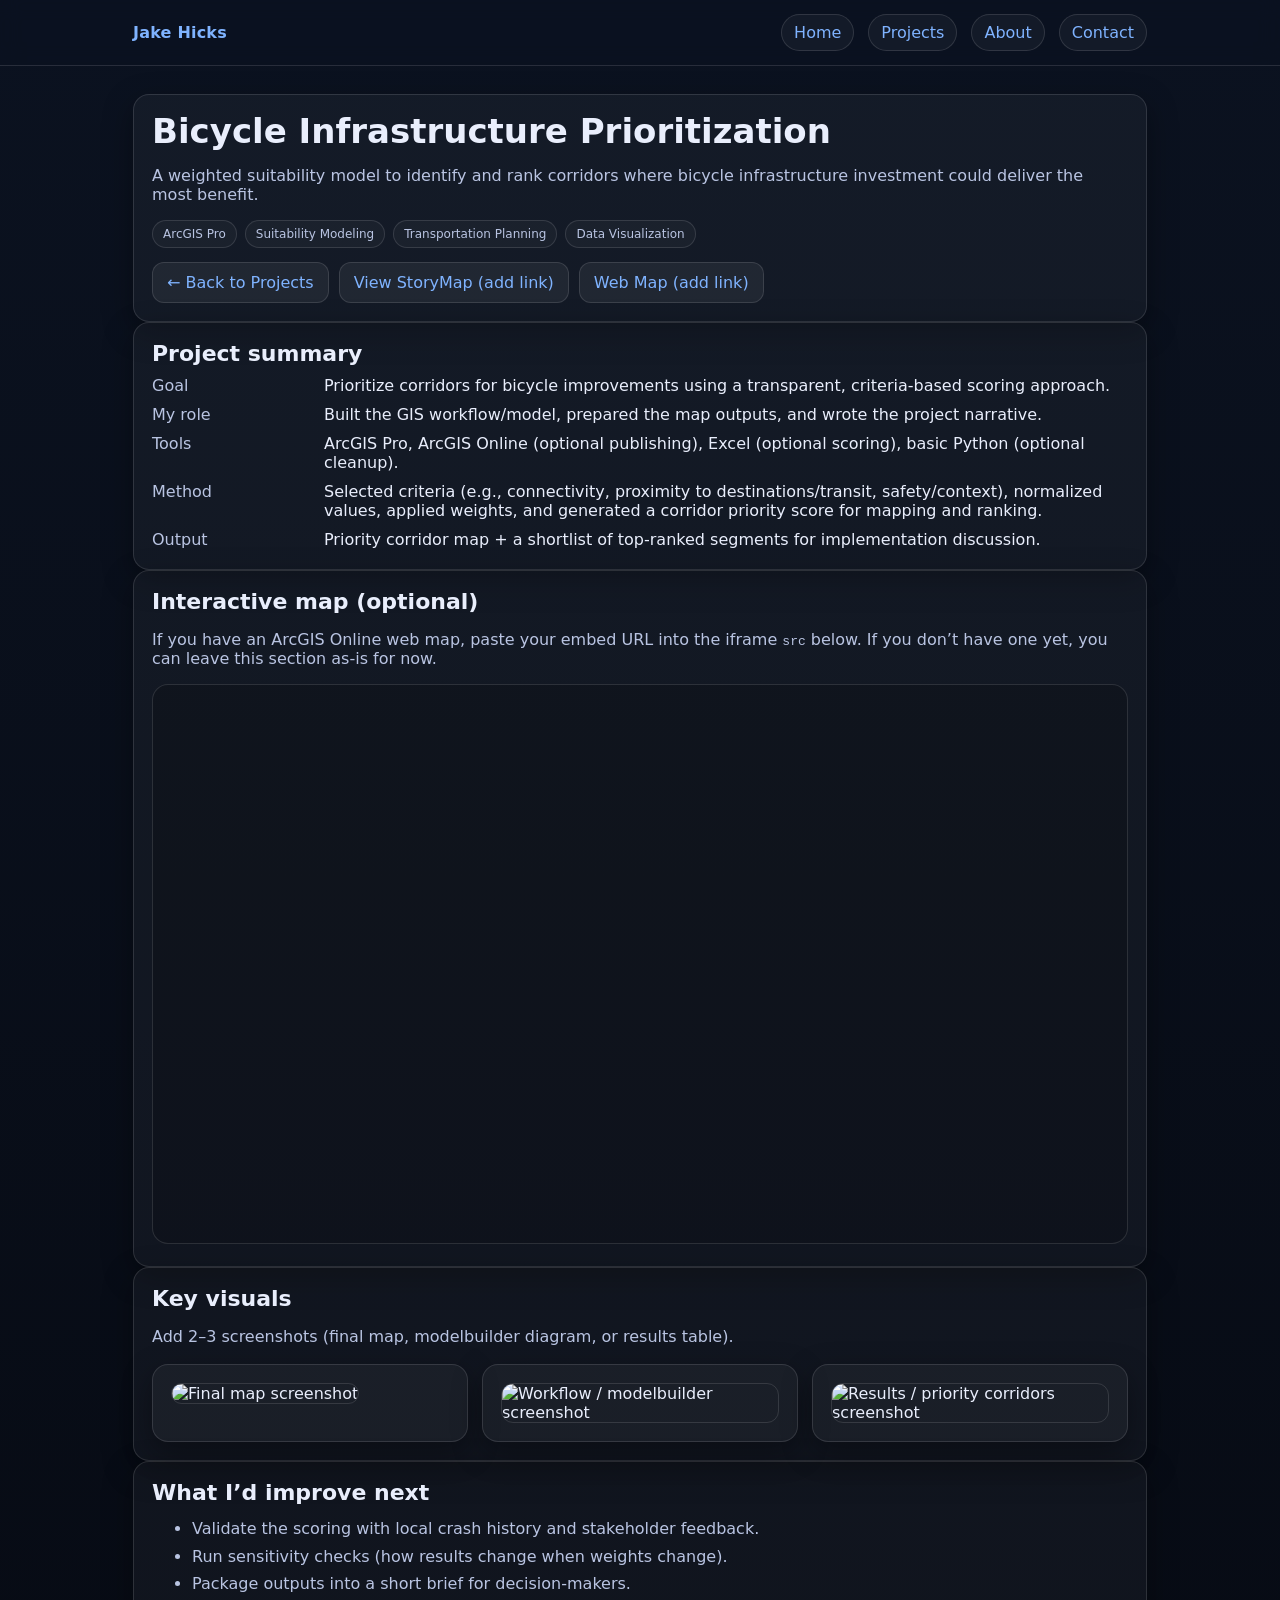
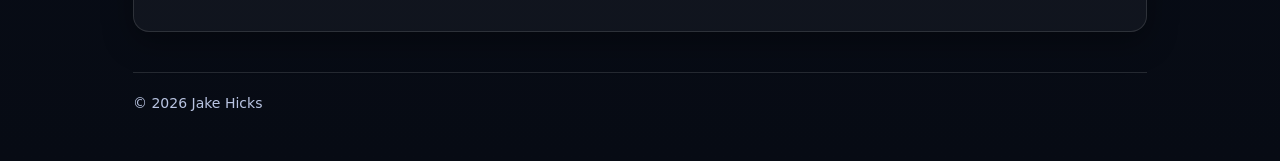
==== projects/project-1.html @ dbadf823 "Update project-1.html Add StoryMap link and embed" ====
<!doctype html>
<html lang="en">
<head>
  <meta charset="utf-8" />
  <meta name="viewport" content="width=device-width,initial-scale=1" />
  <title>Bicycle Infrastructure Prioritization | Jake Hicks</title>
  <link rel="stylesheet" href="/assets/css/style.css" />
  <meta name="description" content="Bicycle infrastructure prioritization using a weighted suitability model to rank corridors for investment." />
</head>
<body>

<header class="nav">
  <div class="nav-inner">
    <div class="brand"><a href="/">Jake Hicks</a></div>
    <nav class="navlinks">
      <a class="pill" href="/">Home</a>
      <a class="pill" href="/projects/">Projects</a>
      <a class="pill" href="/about/">About</a>
      <a class="pill" href="/contact/">Contact</a>
    </nav>
  </div>
</header>

<main class="container">

  <section class="card">
    <h1 class="h1" style="font-size:34px;">Bicycle Infrastructure Prioritization</h1>
    <p class="muted">
      A weighted suitability model to identify and rank corridors where bicycle infrastructure investment could deliver the most benefit.
    </p>

    <div class="tags">
      <span class="tag">ArcGIS Pro</span>
      <span class="tag">Suitability Modeling</span>
      <span class="tag">Transportation Planning</span>
      <span class="tag">Data Visualization</span>
    </div>

    <div class="btnrow">
      <a class="btn" href="/projects/">← Back to Projects</a>
      <a class="btn" href=""https://storymaps.arcgis.com/stories/db59bcb095674b4383bceeb95cd4045c"" target="_blank" rel="noopener">View StoryMap (add link)</a>
      <a class="btn" href="#" target="_blank" rel="noopener">Web Map (add link)</a>
    </div>
  </section>

  <section class="card">
    <h2 class="h2">Project summary</h2>

    <div class="kv"><div>Goal</div>
      <div>Prioritize corridors for bicycle improvements using a transparent, criteria-based scoring approach.</div>
    </div>

    <div class="kv"><div>My role</div>
      <div>Built the GIS workflow/model, prepared the map outputs, and wrote the project narrative.</div>
    </div>

    <div class="kv"><div>Tools</div>
      <div>ArcGIS Pro, ArcGIS Online (optional publishing), Excel (optional scoring), basic Python (optional cleanup).</div>
    </div>

    <div class="kv"><div>Method</div>
      <div>
        Selected criteria (e.g., connectivity, proximity to destinations/transit, safety/context), normalized values, applied weights,
        and generated a corridor priority score for mapping and ranking.
      </div>
    </div>

    <div class="kv"><div>Output</div>
      <div>Priority corridor map + a shortlist of top-ranked segments for implementation discussion.</div>
    </div>
  </section>

  <section class="card">
    <h2 class="h2">Interactive map (optional)</h2>
    <p class="muted">
      If you have an ArcGIS Online web map, paste your embed URL into the iframe <code>src</code> below.
      If you don’t have one yet, you can leave this section as-is for now.
    </p>

    <!-- Replace the src with your ArcGIS embed URL -->
    <iframe class="embed" src="https://storymaps.arcgis.com/stories/db59bcb095674b4383bceeb95cd4045c?embed=true" allowfullscreen allow="geolocation"></iframe>
  </section>

  <section class="card">
    <h2 class="h2">Key visuals</h2>
    <p class="muted">Add 2–3 screenshots (final map, modelbuilder diagram, or results table).</p>

    <div class="grid">
      <div class="card">
        <img src="/assets/img/project-placeholder.jpg" alt="Final map screenshot" style="width:100%; border-radius:12px; border:1px solid var(--border);" />
      </div>
      <div class="card">
        <img src="/assets/img/project-placeholder.jpg" alt="Workflow / modelbuilder screenshot" style="width:100%; border-radius:12px; border:1px solid var(--border);" />
      </div>
      <div class="card">
        <img src="/assets/img/project-placeholder.jpg" alt="Results / priority corridors screenshot" style="width:100%; border-radius:12px; border:1px solid var(--border);" />
      </div>
    </div>
  </section>

  <section class="card">
    <h2 class="h2">What I’d improve next</h2>
    <ul class="muted" style="line-height:1.7; margin-top:10px;">
      <li>Validate the scoring with local crash history and stakeholder feedback.</li>
      <li>Run sensitivity checks (how results change when weights change).</li>
      <li>Package outputs into a short brief for decision-makers.</li>
    </ul>
  </section>

  <footer class="footer">
    © <span id="y"></span> Jake Hicks
  </footer>

</main>

<script>
  document.getElementById("y").textContent = new Date().getFullYear();
</script>
</body>
</html>
---- assets/css/style.css ----
:root{
  --bg:#0b1220;
  --panel:#101a33;
  --text:#e9eefc;
  --muted:#b9c4e2;
  --link:#7fb3ff;
  --border: rgba(255,255,255,.12);
  --shadow: 0 10px 30px rgba(0,0,0,.35);
  --radius: 16px;
  --max: 1050px;
}
*{ box-sizing:border-box; }
html,body{ margin:0; padding:0; font-family: system-ui, -apple-system, Segoe UI, Roboto, Arial, sans-serif; background:linear-gradient(180deg, var(--bg), #070b14); color:var(--text); }
a{ color:var(--link); text-decoration:none; }
a:hover{ text-decoration:underline; }
.container{ max-width:var(--max); margin:0 auto; padding:28px 18px; }
.nav{ position:sticky; top:0; z-index:50; backdrop-filter: blur(10px); background: rgba(11,18,32,.75); border-bottom: 1px solid var(--border); }
.nav-inner{ max-width:var(--max); margin:0 auto; padding:14px 18px; display:flex; align-items:center; justify-content:space-between; gap:14px; }
.brand{ font-weight:700; letter-spacing:.2px; }
.navlinks{ display:flex; gap:14px; flex-wrap:wrap; }
.pill{ display:inline-flex; align-items:center; justify-content:center; padding:8px 12px; border:1px solid var(--border); border-radius:999px; background: rgba(255,255,255,.04); }
.pill:hover{ background: rgba(255,255,255,.07); text-decoration:none; }
.hero{ padding:34px 0 14px; display:grid; grid-template-columns: 1.2fr .8fr; gap:18px; }
@media (max-width:860px){ .hero{ grid-template-columns:1fr; } }
.card{ background: rgba(255,255,255,.04); border:1px solid var(--border); border-radius: var(--radius); box-shadow: var(--shadow); padding:18px; }
.h1{ font-size:38px; line-height:1.1; margin:0 0 10px; }
.h2{ font-size:22px; margin:0 0 8px; }
.muted{ color:var(--muted); }
.btnrow{ display:flex; gap:10px; flex-wrap:wrap; margin-top:14px; }
.btn{ display:inline-flex; gap:8px; align-items:center; padding:10px 14px; border-radius: 12px; border:1px solid var(--border); background: rgba(255,255,255,.06); }
.btn:hover{ background: rgba(255,255,255,.09); text-decoration:none; }
.grid{ margin-top:18px; display:grid; grid-template-columns: repeat(3, 1fr); gap:14px; }
@media (max-width:980px){ .grid{ grid-template-columns: repeat(2, 1fr); } }
@media (max-width:640px){ .grid{ grid-template-columns: 1fr; } }
.project-card img{ width:100%; height:160px; object-fit:cover; border-radius: 12px; border:1px solid var(--border); margin-bottom:10px; }
.tags{ display:flex; flex-wrap:wrap; gap:8px; margin-top:10px; }
.tag{ font-size:12px; color:var(--muted); border:1px solid var(--border); padding:6px 10px; border-radius:999px; background: rgba(255,255,255,.03); }
.footer{ margin-top:40px; padding:22px 0; border-top:1px solid var(--border); color:var(--muted); font-size:14px; }
.kv{ display:grid; grid-template-columns: 160px 1fr; gap:12px; margin:10px 0 2px; }
@media (max-width:640px){ .kv{ grid-template-columns:1fr; } }
.kv div:first-child{ color:var(--muted); }
.embed{ width:100%; height: 560px; border:1px solid var(--border); border-radius: var(--radius); overflow:hidden; background: rgba(0,0,0,.15); }
.small-embed{ height: 460px; }
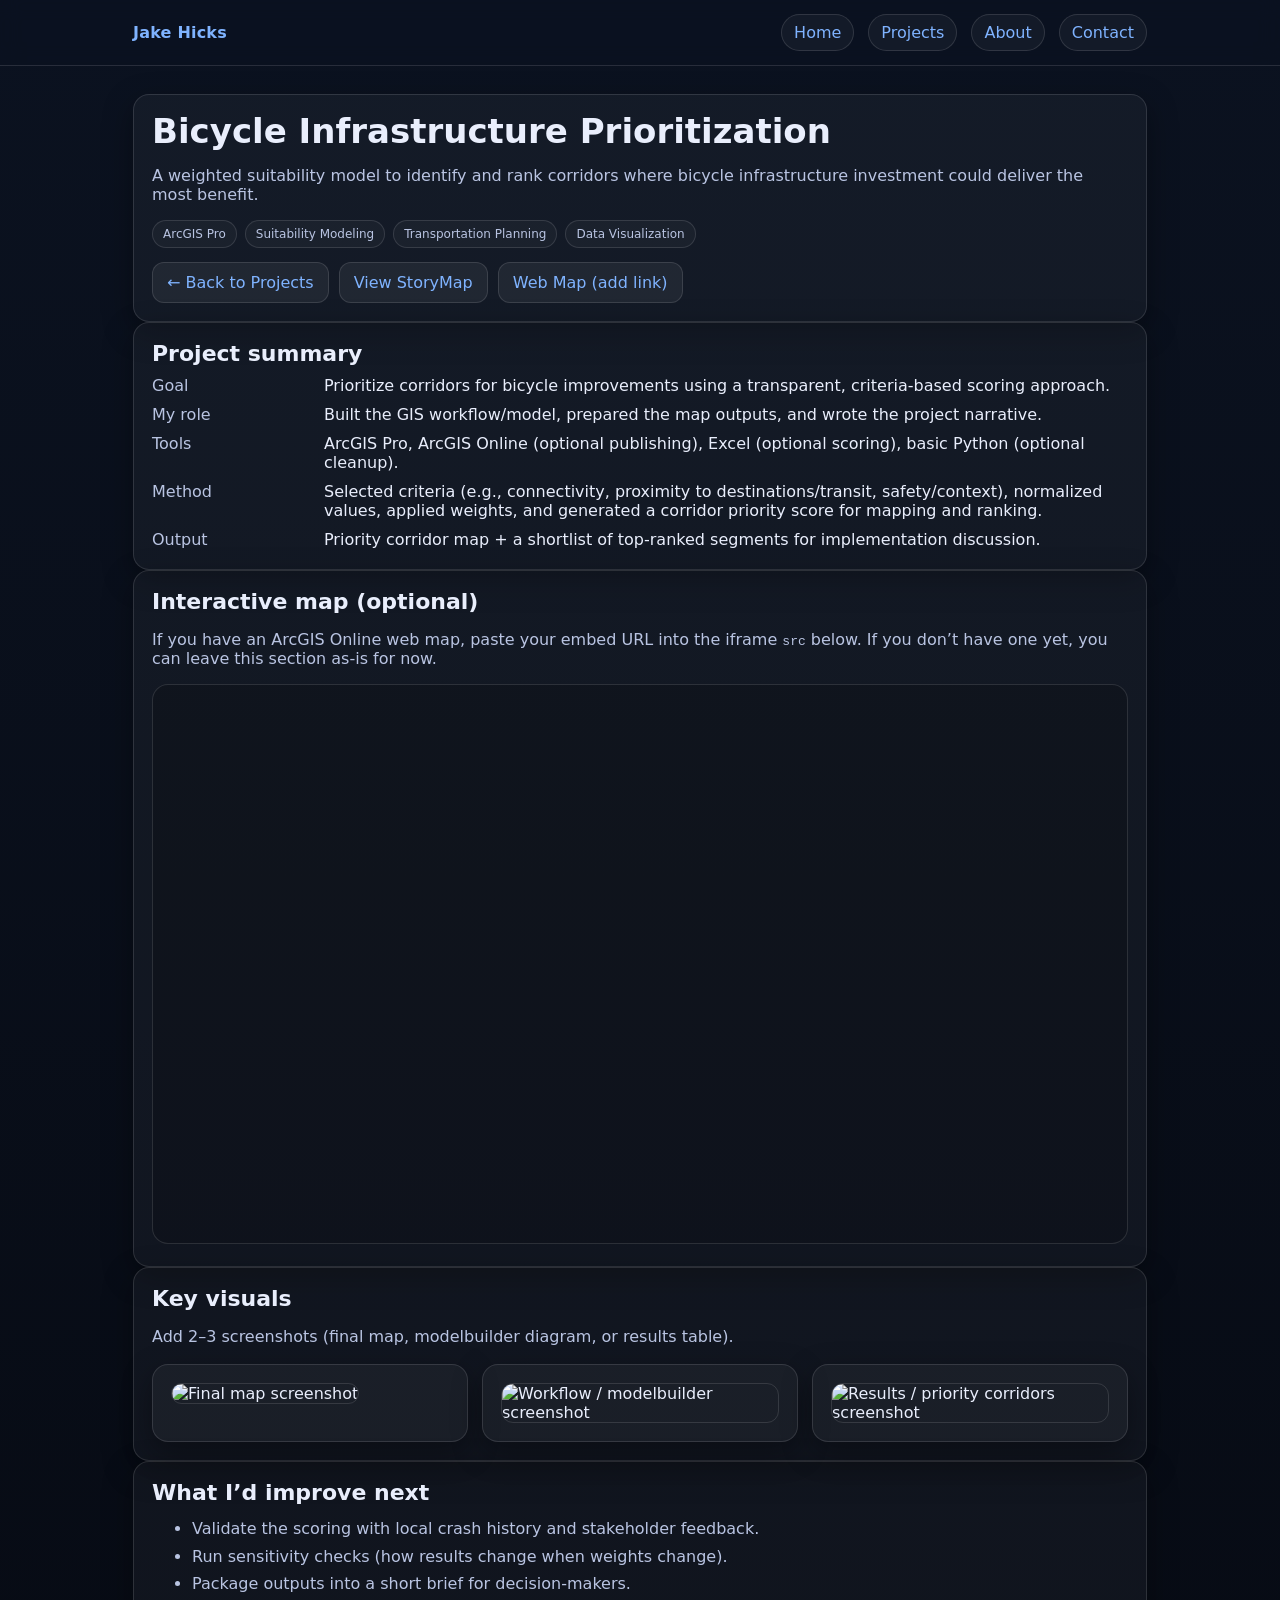
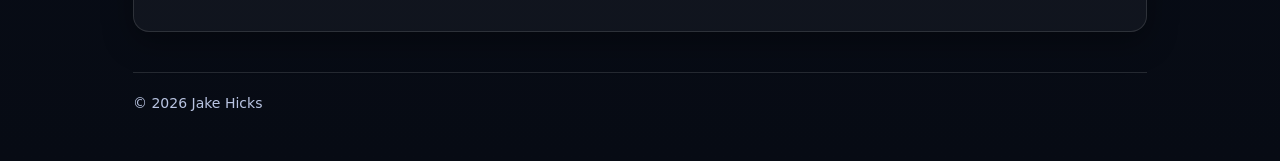
==== commit 92ad7b94: "Update project-1.html" ====
--- a/projects/project-1.html
+++ b/projects/project-1.html
@@ -38,7 +38,7 @@
 
     <div class="btnrow">
       <a class="btn" href="/projects/">← Back to Projects</a>
-      <a class="btn" href=""https://storymaps.arcgis.com/stories/db59bcb095674b4383bceeb95cd4045c"" target="_blank" rel="noopener">View StoryMap (add link)</a>
+      <a class="btn" href="https://storymaps.arcgis.com/stories/db59bcb095674b4383bceeb95cd4045c" target="_blank" rel="noopener">View StoryMap </a>
       <a class="btn" href="#" target="_blank" rel="noopener">Web Map (add link)</a>
     </div>
   </section>
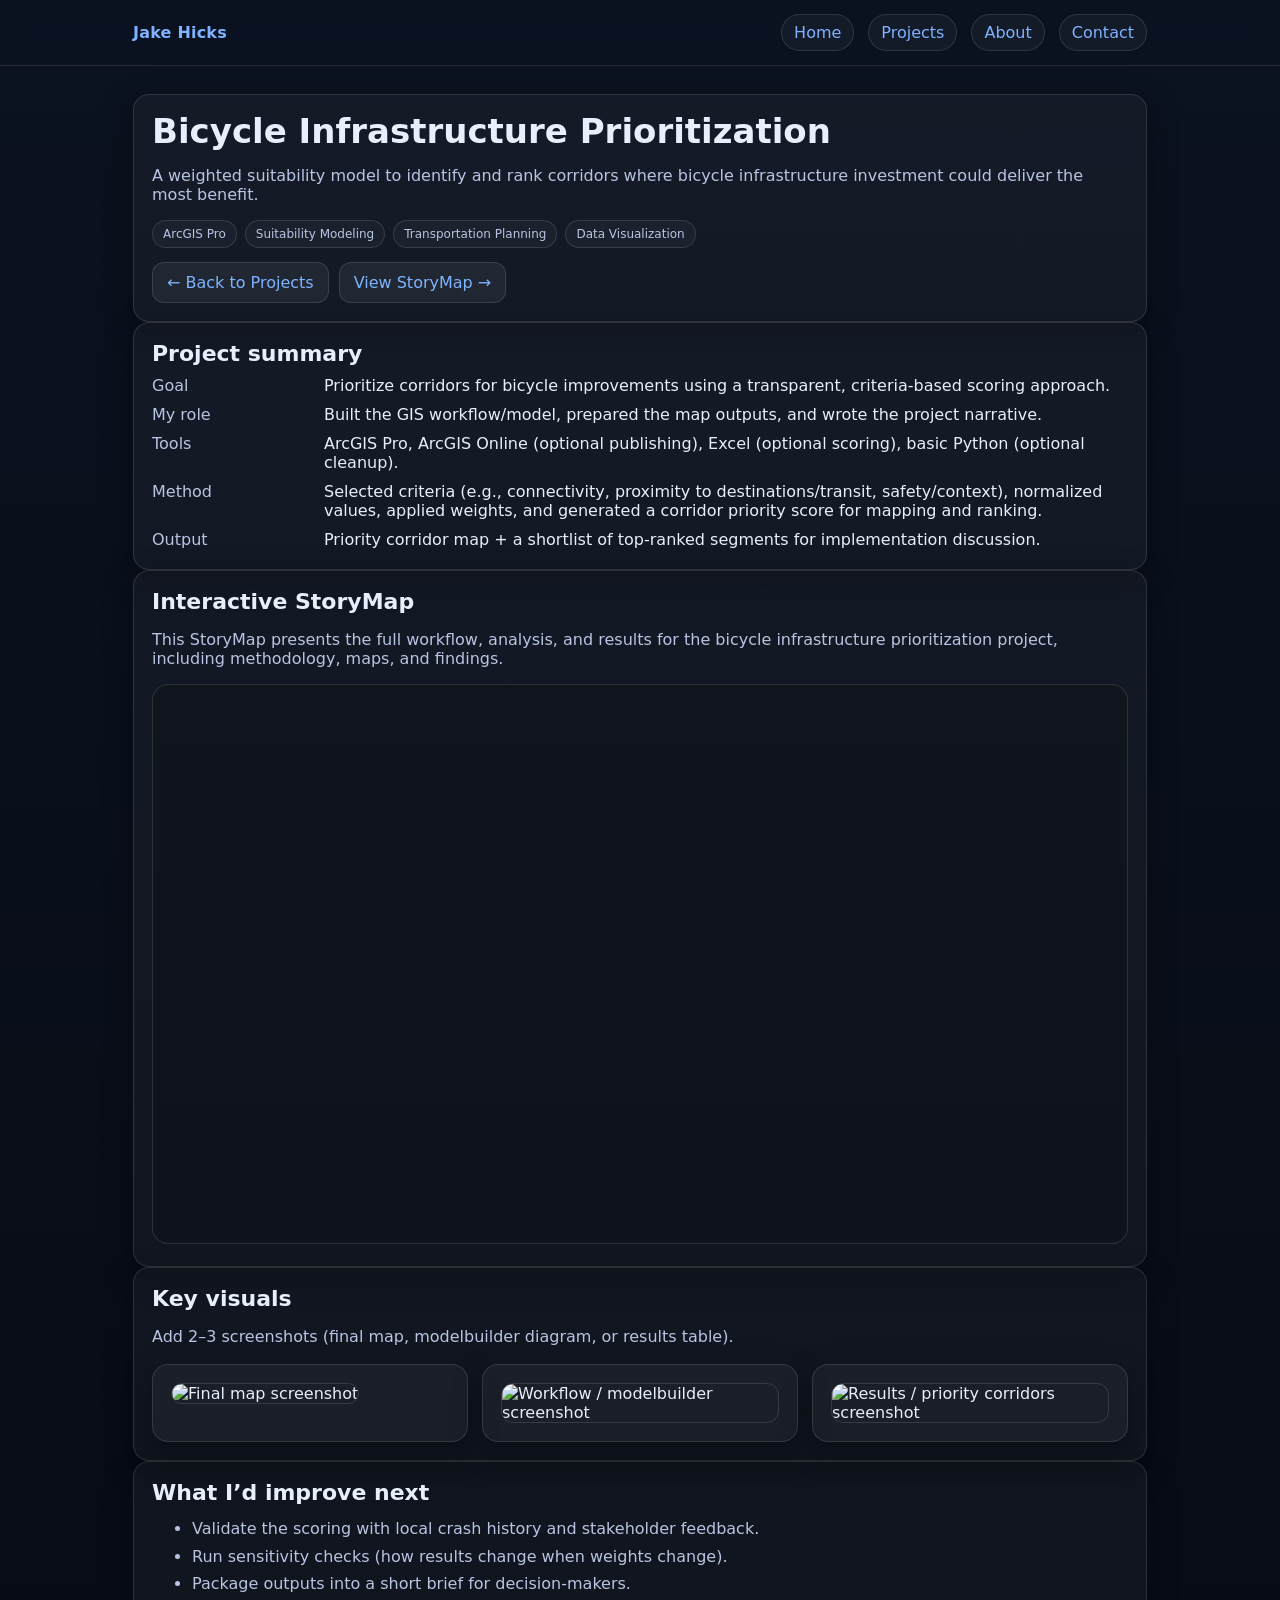
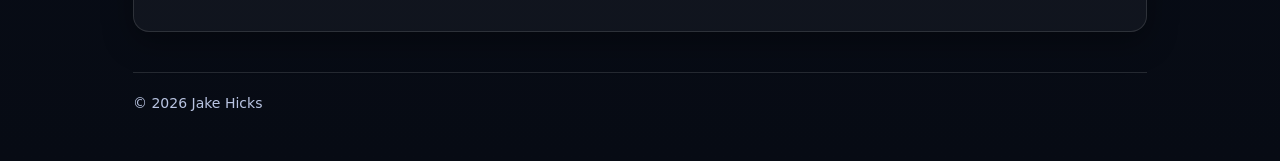
==== commit fbee06cb: "Update project-1.html" ====
--- a/projects/project-1.html
+++ b/projects/project-1.html
@@ -37,10 +37,11 @@
     </div>
 
     <div class="btnrow">
-      <a class="btn" href="/projects/">← Back to Projects</a>
-      <a class="btn" href="https://storymaps.arcgis.com/stories/db59bcb095674b4383bceeb95cd4045c" target="_blank" rel="noopener">View StoryMap </a>
-      <a class="btn" href="#" target="_blank" rel="noopener">Web Map (add link)</a>
-    </div>
+  <a class="btn" href="/projects/">← Back to Projects</a>
+  <a class="btn" href="https://storymaps.arcgis.com/stories/db59bcb095674b4383bceeb95cd4045c" target="_blank" rel="noopener">
+    View StoryMap →
+  </a>
+</div>
   </section>
 
   <section class="card">
@@ -71,14 +72,19 @@
   </section>
 
   <section class="card">
-    <h2 class="h2">Interactive map (optional)</h2>
+    <h2 class="h2">Interactive StoryMap</h2>
     <p class="muted">
-      If you have an ArcGIS Online web map, paste your embed URL into the iframe <code>src</code> below.
-      If you don’t have one yet, you can leave this section as-is for now.
+      This StoryMap presents the full workflow, analysis, and results for the bicycle infrastructure
+  prioritization project, including methodology, maps, and findings.
     </p>
 
     <!-- Replace the src with your ArcGIS embed URL -->
-    <iframe class="embed" src="https://storymaps.arcgis.com/stories/db59bcb095674b4383bceeb95cd4045c?embed=true" allowfullscreen allow="geolocation"></iframe>
+    <iframe
+  class="embed"
+  src="https://storymaps.arcgis.com/stories/db59bcb095674b4383bceeb95cd4045c?embed=true"
+  allowfullscreen
+  allow="geolocation">
+</iframe>
   </section>
 
   <section class="card">
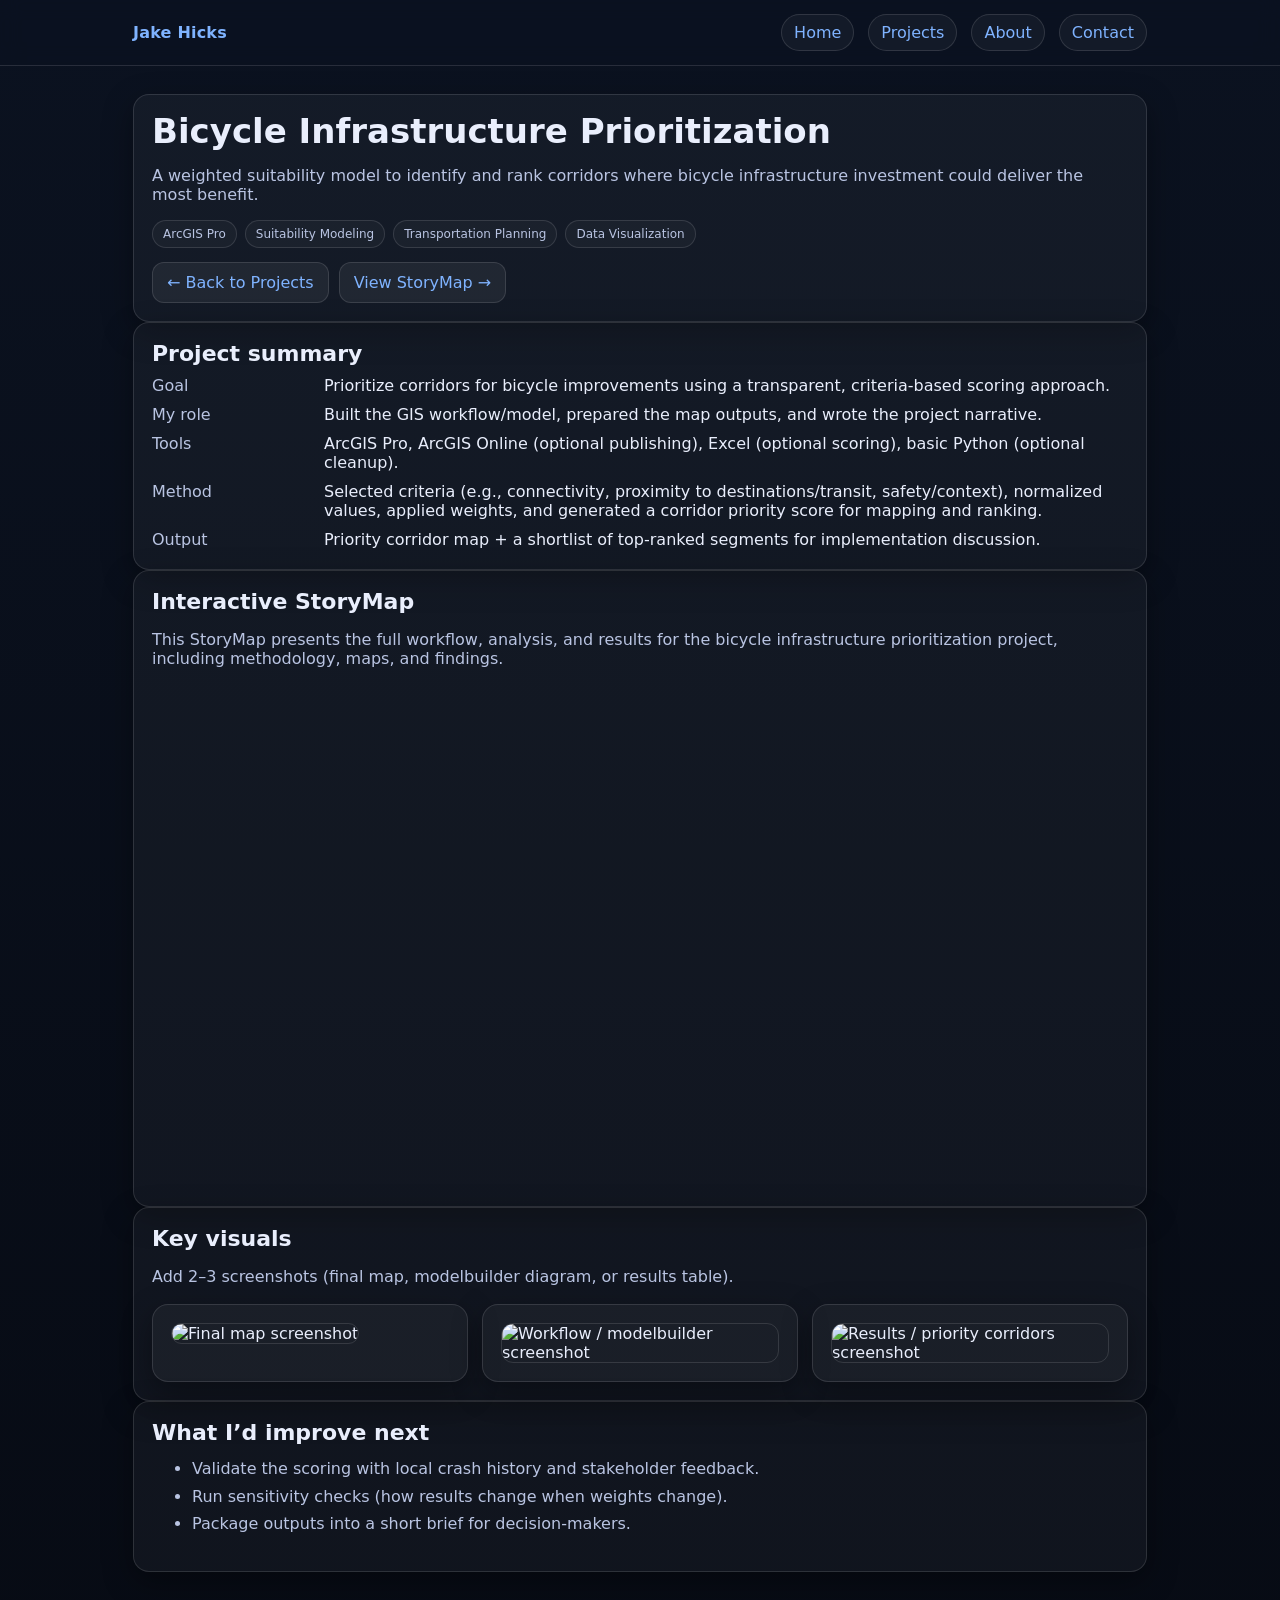
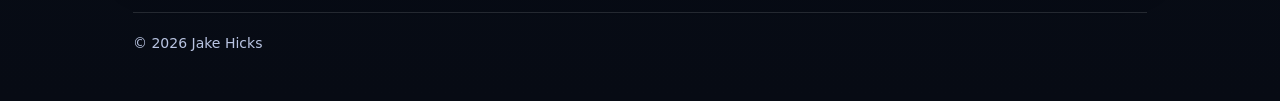
==== commit dc02fdb6: "Update project-1.html" ====
--- a/projects/project-1.html
+++ b/projects/project-1.html
@@ -79,12 +79,7 @@
     </p>
 
     <!-- Replace the src with your ArcGIS embed URL -->
-    <iframe
-  class="embed"
-  src="https://storymaps.arcgis.com/stories/db59bcb095674b4383bceeb95cd4045c?embed=true"
-  allowfullscreen
-  allow="geolocation">
-</iframe>
+    <iframe src="https://storymaps.arcgis.com/stories/db59bcb095674b4383bceeb95cd4045c" width="100%" height="500px" frameborder="0" allowfullscreen allow="geolocation"></iframe>
   </section>
 
   <section class="card">
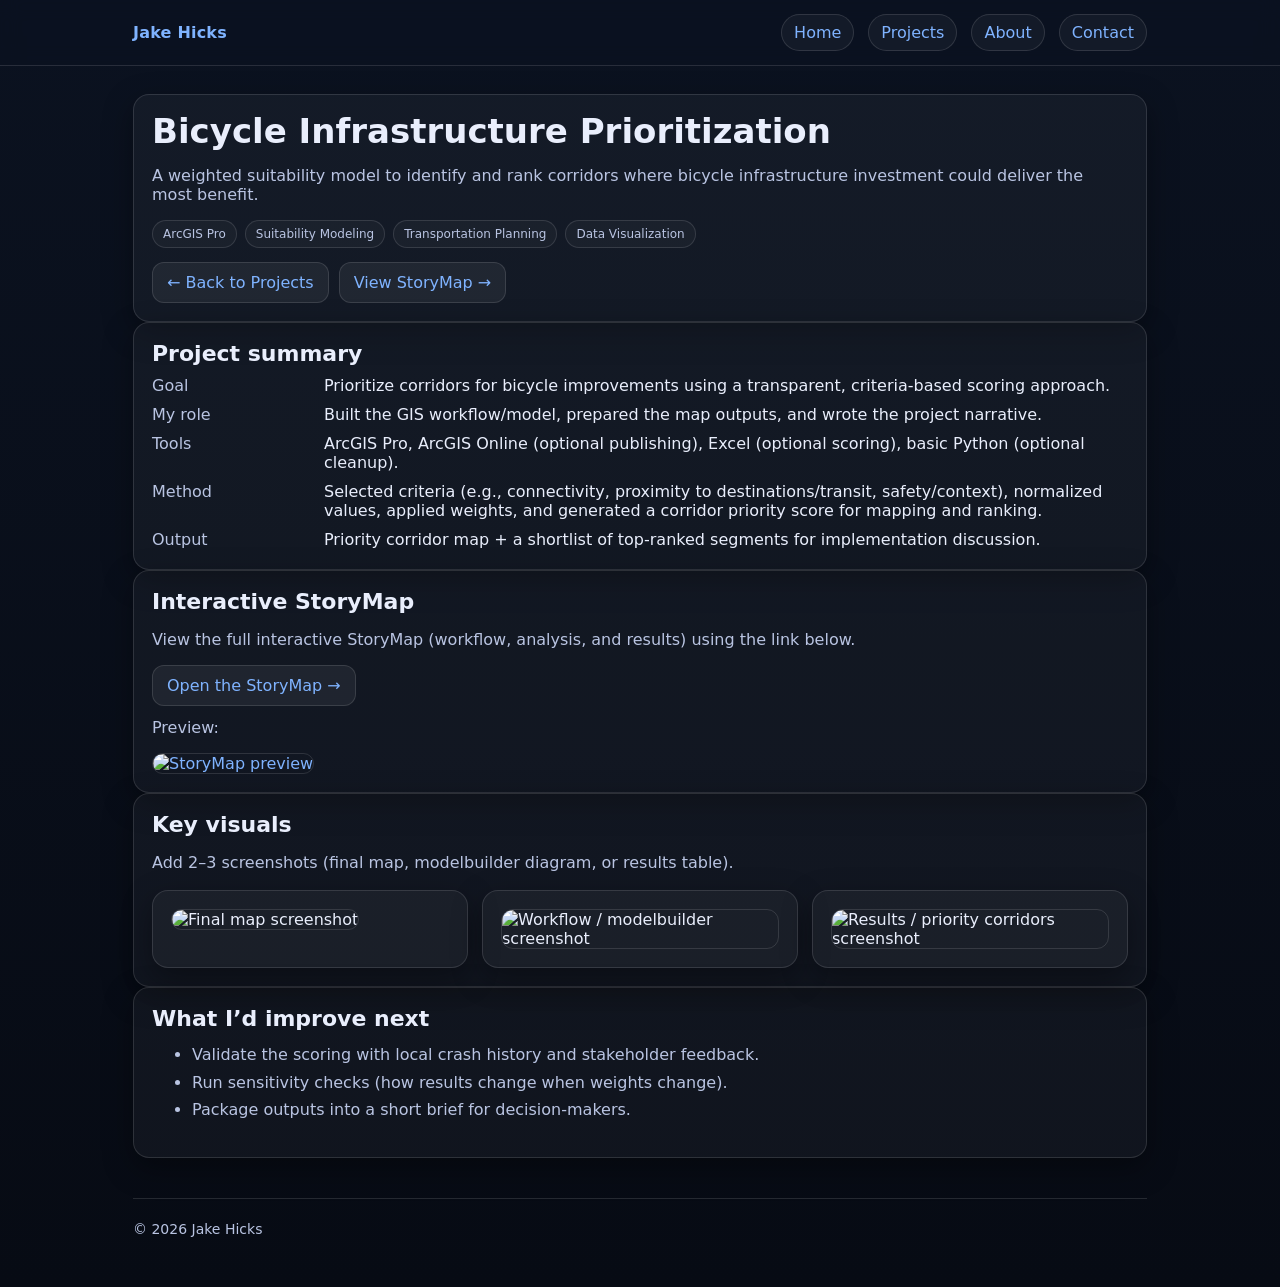
==== commit ae92aed6: "Update project-1.html" ====
--- a/projects/project-1.html
+++ b/projects/project-1.html
@@ -37,11 +37,11 @@
     </div>
 
     <div class="btnrow">
-  <a class="btn" href="/projects/">← Back to Projects</a>
-  <a class="btn" href="https://storymaps.arcgis.com/stories/db59bcb095674b4383bceeb95cd4045c" target="_blank" rel="noopener">
-    View StoryMap →
-  </a>
-</div>
+      <a class="btn" href="/projects/">← Back to Projects</a>
+      <a class="btn" href="https://storymaps.arcgis.com/stories/db59bcb095674b4383bceeb95cd4045c" target="_blank" rel="noopener">
+        View StoryMap →
+      </a>
+    </div>
   </section>
 
   <section class="card">
@@ -71,15 +71,28 @@
     </div>
   </section>
 
+  <!-- REPLACED EMBED WITH PREVIEW CARD -->
   <section class="card">
     <h2 class="h2">Interactive StoryMap</h2>
     <p class="muted">
-      This StoryMap presents the full workflow, analysis, and results for the bicycle infrastructure
-  prioritization project, including methodology, maps, and findings.
+      View the full interactive StoryMap (workflow, analysis, and results) using the link below.
     </p>
 
-    <!-- Replace the src with your ArcGIS embed URL -->
-    <iframe src="https://storymaps.arcgis.com/stories/db59bcb095674b4383bceeb95cd4045c" width="100%" height="500px" frameborder="0" allowfullscreen allow="geolocation"></iframe>
+    <div class="btnrow">
+      <a class="btn" href="https://storymaps.arcgis.com/stories/db59bcb095674b4383bceeb95cd4045c" target="_blank" rel="noopener">
+        Open the StoryMap →
+      </a>
+    </div>
+
+    <p class="muted" style="margin-top:12px;">Preview:</p>
+
+    <a href="https://storymaps.arcgis.com/stories/db59bcb095674b4383bceeb95cd4045c" target="_blank" rel="noopener">
+      <img
+        src="/assets/img/bike-storymap-preview.jpg"
+        alt="StoryMap preview"
+        style="width:100%; border-radius:12px; border:1px solid var(--border);"
+      />
+    </a>
   </section>
 
   <section class="card">
@@ -119,3 +132,4 @@
 </script>
 </body>
 </html>
+
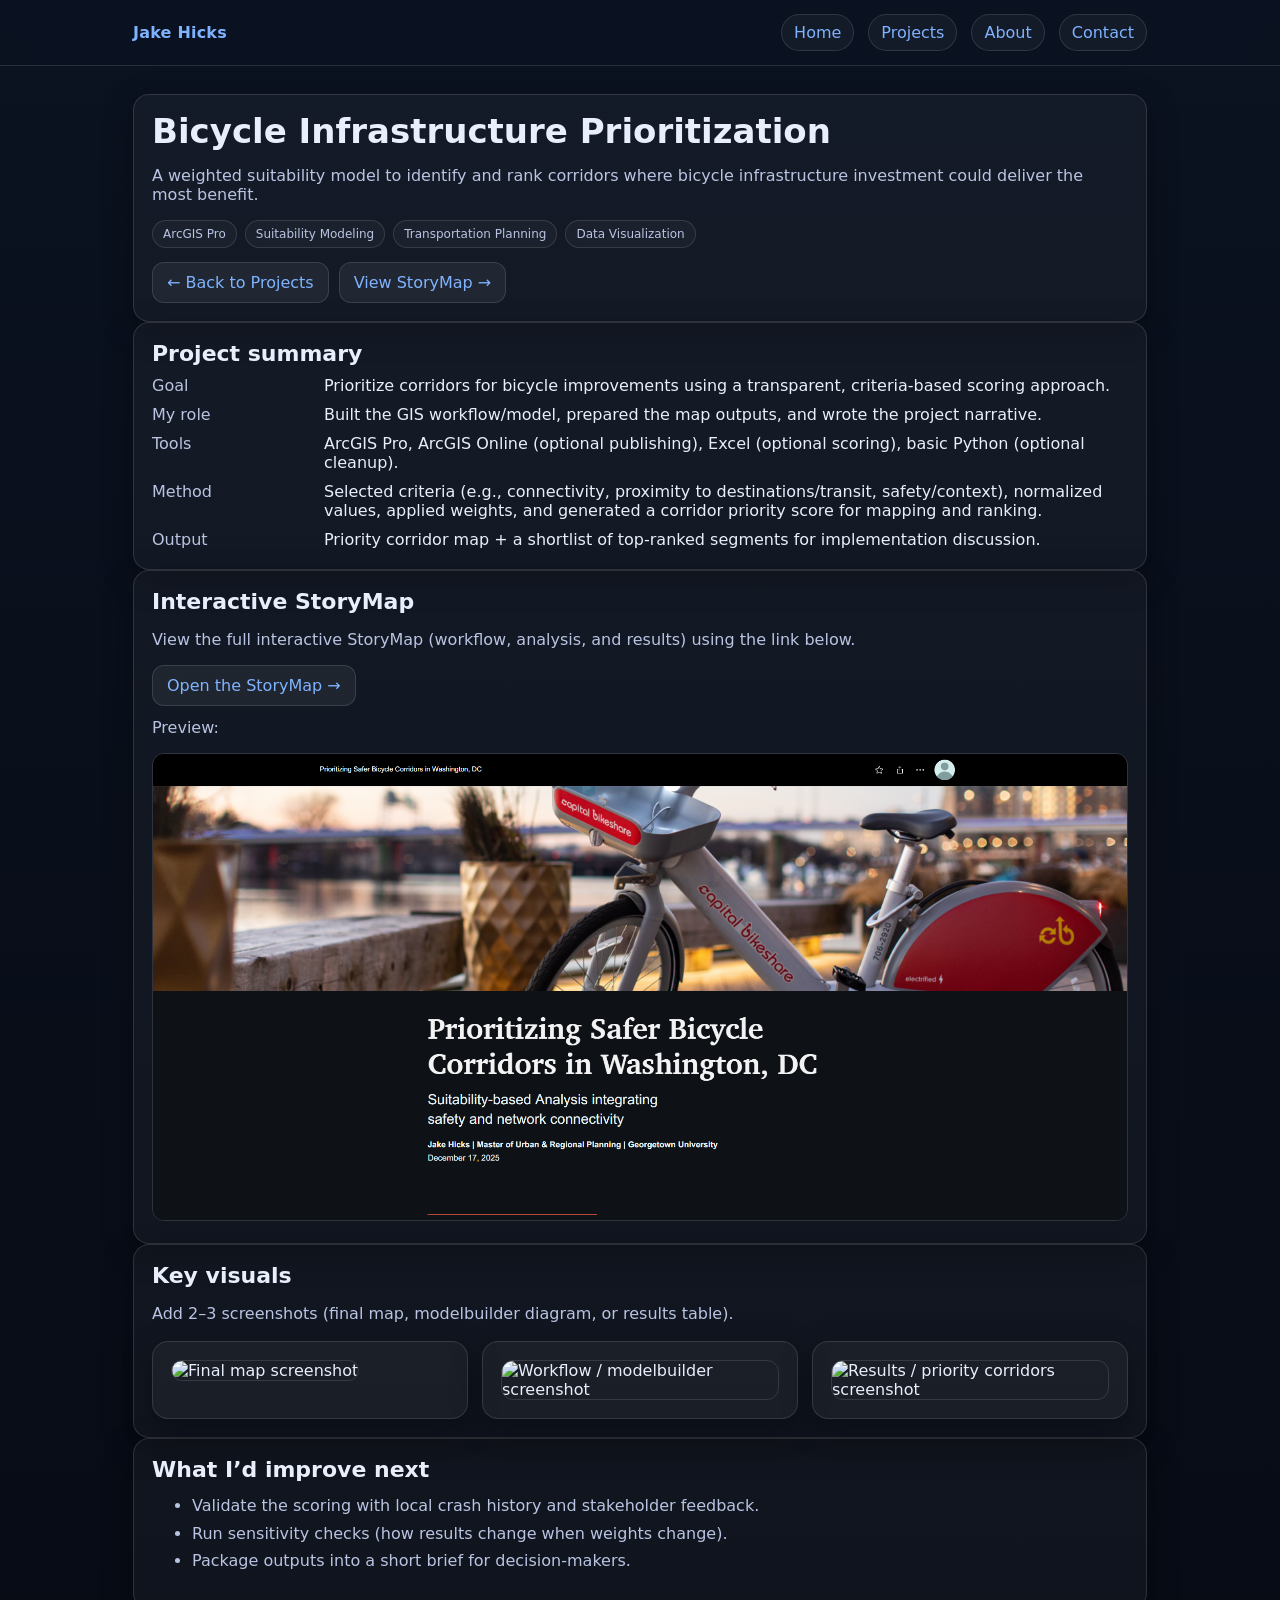
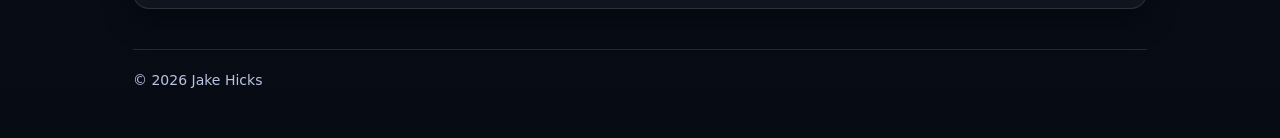
==== commit 5197ad46: "Update project-1.html" ====
--- a/projects/project-1.html
+++ b/projects/project-1.html
@@ -88,7 +88,7 @@
 
     <a href="https://storymaps.arcgis.com/stories/db59bcb095674b4383bceeb95cd4045c" target="_blank" rel="noopener">
       <img
-        src="/assets/img/bike-storymap-preview.jpg"
+        src="/assets/img/Screenshot%202026-01-07%20151905.png"
         alt="StoryMap preview"
         style="width:100%; border-radius:12px; border:1px solid var(--border);"
       />
